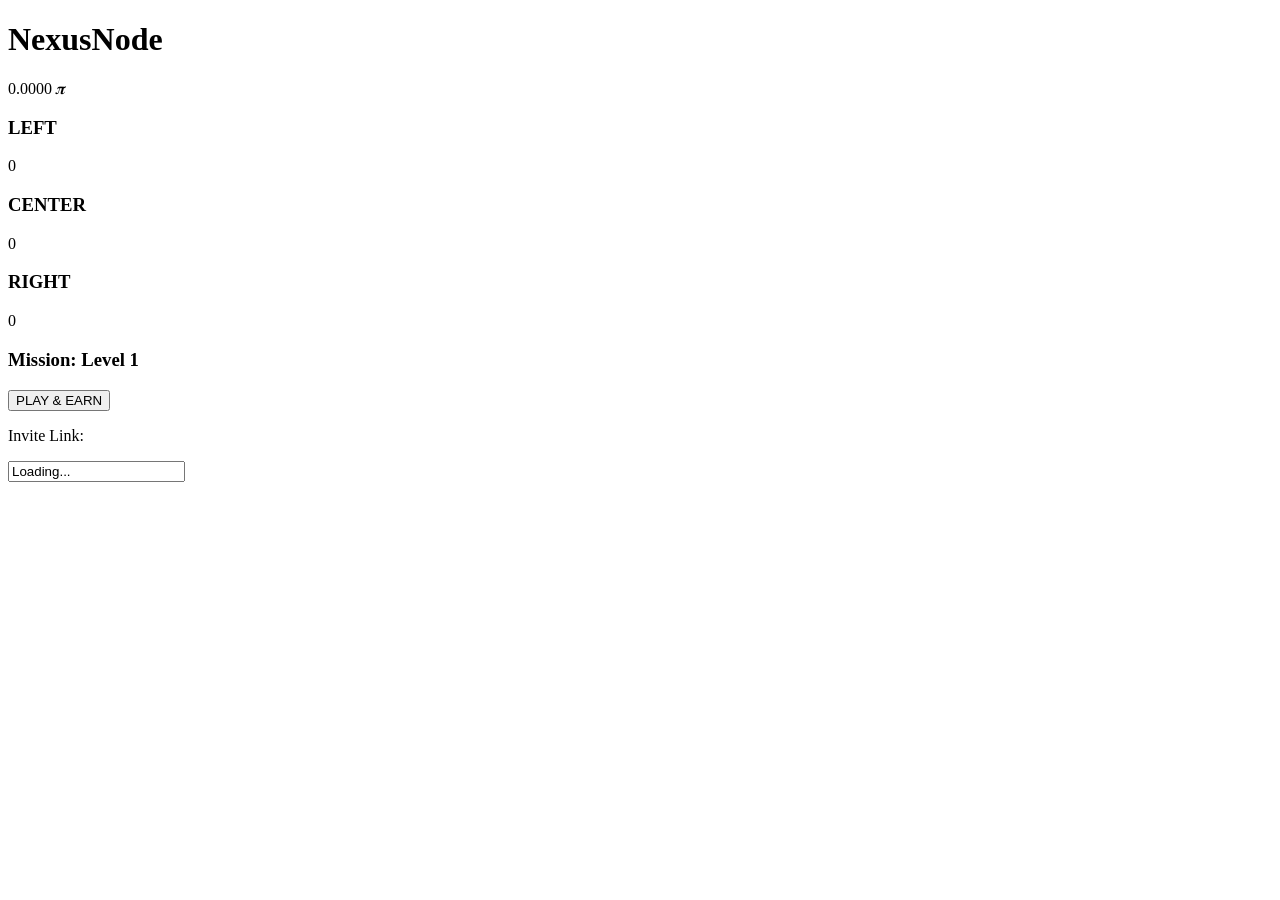
==== public/index.html @ 06ad67b2 "Create index.html" ====
<!DOCTYPE html>
<html lang="en">
<head>
    <meta charset="UTF-8">
    <meta name="viewport" content="width=device-width, initial-scale=1.0">
    <title>NexusNode Dashboard</title>
    <link rel="stylesheet" href="style.css">
    <script src="https://sdk.minepi.com/pi-sdk.js"></script>
</head>
<body>
    <div id="app">
        <header>
            <h1>NexusNode</h1>
            <div id="balance">0.0000 𝝅</div>
        </header>

        <div class="network-stats">
            <div class="stat-card"><h3>LEFT</h3><p id="legL">0</p></div>
            <div class="stat-card"><h3>CENTER</h3><p id="legC">0</p></div>
            <div class="stat-card"><h3>RIGHT</h3><p id="legR">0</p></div>
        </div>

        <div class="game-status">
            <h3>Mission: Level <span id="userLevel">1</span></h3>
            <button class="play-btn" onclick="window.location.href='game.html'">PLAY & EARN</button>
        </div>

        <div class="referral-section">
            <p>Invite Link:</p>
            <input type="text" id="refLink" readonly value="Loading...">
        </div>
    </div>

    <script>
        const Pi = window.Pi;
        Pi.init({ version: "2.0", sandbox: true });

        async function loginUser() {
            try {
                // Kunin ang Pi Username
                const scopes = ['username', 'payments'];
                const auth = await Pi.authenticate(scopes, (onPayment) => {});
                const username = auth.user.username;

                // Kunin ang Referrer sa URL (?ref=name)
                const urlParams = new URLSearchParams(window.location.search);
                const referrer = urlParams.get('ref') || 'admin';

                // Tawagan ang Backend para sa Login/Register
                const res = await fetch('/api/login', {
                    method: 'POST',
                    headers: { 'Content-Type': 'application/json' },
                    body: JSON.stringify({ username, referrerUsername: referrer })
                });
                
                const data = await res.json();

                // Update UI
                document.getElementById('balance').innerText = `${data.balance.toFixed(4)} 𝝅`;
                document.getElementById('legL').innerText = data.points_l;
                document.getElementById('legC').innerText = data.points_c;
                document.getElementById('legR').innerText = data.points_r;
                document.getElementById('userLevel').innerText = data.current_level;
                document.getElementById('refLink').value = `https://nexusnode.vercel.app/?ref=${username}`;

            } catch (err) { console.error("Login Error:", err); }
        }
        loginUser();
    </script>
</body>
</html>
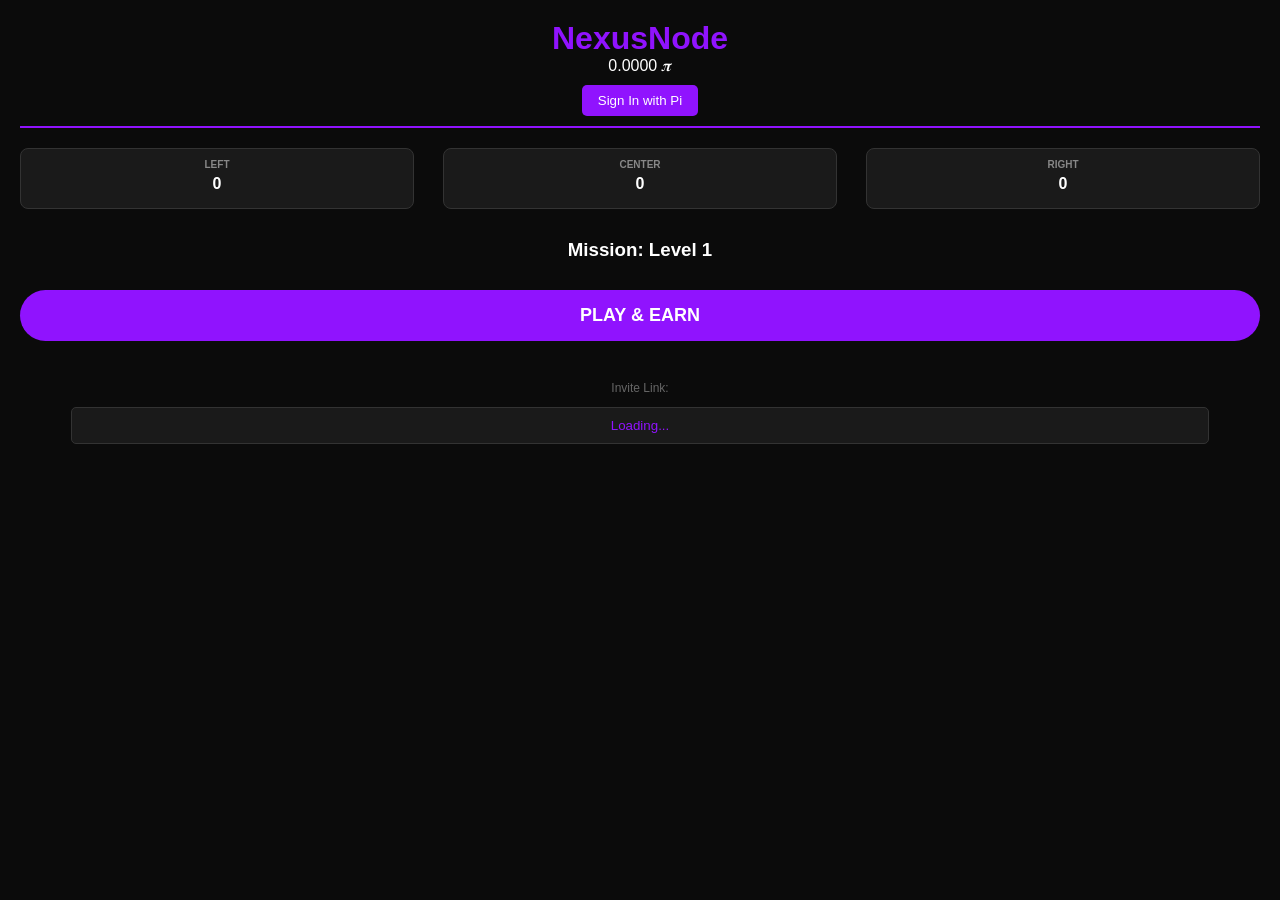
==== commit a6bc8543: "Update index.html" ====
--- a/public/index.html
+++ b/public/index.html
@@ -12,6 +12,7 @@
         <header>
             <h1>NexusNode</h1>
             <div id="balance">0.0000 𝝅</div>
+            <button id="authBtn" onclick="loginUser()" style="display:none; margin-top:10px; background:#9013FE; color:white; border:none; padding:8px 16px; border-radius:5px; cursor:pointer;">Sign In with Pi</button>
         </header>
 
         <div class="network-stats">
@@ -32,40 +33,58 @@
     </div>
 
     <script>
-        const Pi = window.Pi;
-        Pi.init({ version: "2.0", sandbox: true });
+        async function initAndAuth() {
+            try {
+                await new Promise((resolve) => {
+                    window.Pi.init({ version: "2.0", sandbox: true });
+                    resolve();
+                });
+                await loginUser();
+            } catch (err) {
+                console.error("Initialization Error:", err);
+                document.getElementById('authBtn').style.display = 'inline-block';
+            }
+        }
 
         async function loginUser() {
             try {
-                // Kunin ang Pi Username
-                const scopes = ['username', 'payments'];
-                const auth = await Pi.authenticate(scopes, (onPayment) => {});
+                const scopes = ['username'];
+                const auth = await window.Pi.authenticate(scopes, (onPayment) => {});
+                
+                const accessToken = auth.accessToken;
                 const username = auth.user.username;
 
-                // Kunin ang Referrer sa URL (?ref=name)
                 const urlParams = new URLSearchParams(window.location.search);
                 const referrer = urlParams.get('ref') || 'admin';
 
-                // Tawagan ang Backend para sa Login/Register
                 const res = await fetch('/api/login', {
                     method: 'POST',
                     headers: { 'Content-Type': 'application/json' },
-                    body: JSON.stringify({ username, referrerUsername: referrer })
+                    body: JSON.stringify({ 
+                        accessToken: accessToken, 
+                        username: username, 
+                        referrerUsername: referrer 
+                    })
                 });
                 
                 const data = await res.json();
+                if (!res.ok) throw new Error(data.error || 'Auth failed');
 
-                // Update UI
-                document.getElementById('balance').innerText = `${data.balance.toFixed(4)} 𝝅`;
-                document.getElementById('legL').innerText = data.points_l;
-                document.getElementById('legC').innerText = data.points_c;
-                document.getElementById('legR').innerText = data.points_r;
-                document.getElementById('userLevel').innerText = data.current_level;
+                document.getElementById('balance').innerText = `${(data.balance || 0).toFixed(4)} 𝝅`;
+                document.getElementById('legL').innerText = data.points_l || 0;
+                document.getElementById('legC').innerText = data.points_c || 0;
+                document.getElementById('legR').innerText = data.points_r || 0;
+                document.getElementById('userLevel').innerText = data.current_level || 1;
                 document.getElementById('refLink').value = `https://nexusnode.vercel.app/?ref=${username}`;
+                document.getElementById('authBtn').style.display = 'none';
 
-            } catch (err) { console.error("Login Error:", err); }
+            } catch (err) { 
+                console.error("Login Error:", err);
+                document.getElementById('authBtn').style.display = 'inline-block';
+            }
         }
-        loginUser();
+
+        window.addEventListener('DOMContentLoaded', initAndAuth);
     </script>
 </body>
 </html>
--- a/public/style.css
+++ b/public/style.css
@@ -0,0 +1,17 @@
+body {
+    background-color: #0b0b0b;
+    color: white;
+    font-family: 'Segoe UI', sans-serif;
+    margin: 0;
+    text-align: center;
+}
+#app { padding: 20px; }
+header { border-bottom: 2px solid #9013FE; padding-bottom: 10px; margin-bottom: 20px; }
+h1 { color: #9013FE; margin: 0; }
+.network-stats { display: flex; justify-content: space-between; margin-bottom: 30px; }
+.stat-card { background: #1a1a1a; padding: 10px; border-radius: 8px; width: 30%; border: 1px solid #333; }
+.stat-card h3 { font-size: 10px; color: #888; margin: 0; }
+.stat-card p { font-size: 16px; font-weight: bold; margin: 5px 0; }
+.play-btn { background: #9013FE; color: white; border: none; padding: 15px 40px; border-radius: 30px; font-size: 18px; font-weight: bold; cursor: pointer; width: 100%; margin-top: 10px; }
+.referral-section { margin-top: 40px; font-size: 12px; color: #666; }
+input { background: #1a1a1a; border: 1px solid #333; color: #9013FE; padding: 10px; width: 90%; text-align: center; border-radius: 5px; }
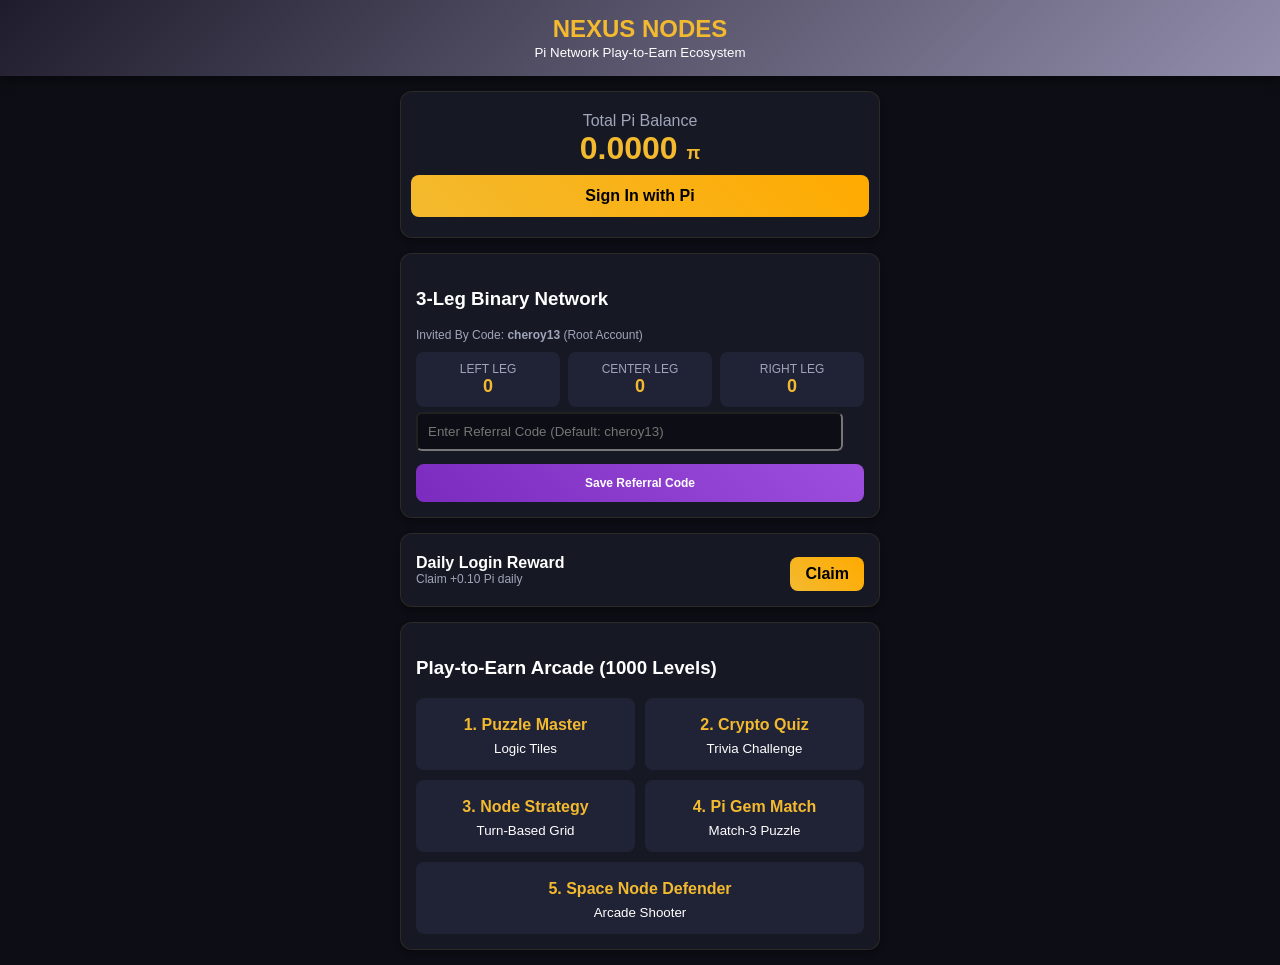
==== commit a344c8cd: "Update index.html" ====
--- a/public/index.html
+++ b/public/index.html
@@ -3,88 +3,270 @@
 <head>
     <meta charset="UTF-8">
     <meta name="viewport" content="width=device-width, initial-scale=1.0">
-    <title>NexusNode Dashboard</title>
-    <link rel="stylesheet" href="style.css">
+    <title>NexusNodes - Pi Network Ecosystem</title>
     <script src="https://sdk.minepi.com/pi-sdk.js"></script>
+    <style>
+        :root {
+            --bg-color: #0d0e15;
+            --card-bg: #161824;
+            --accent-color: #f3ba2f;
+            --purple-color: #7b2cbf;
+            --text-color: #ffffff;
+            --subtext-color: #a0a5ba;
+        }
+        body {
+            margin: 0;
+            padding: 0;
+            font-family: 'Segoe UI', Tahoma, Geneva, Verdana, sans-serif;
+            background-color: var(--bg-color);
+            color: var(--text-color);
+            display: flex;
+            flex-direction: column;
+            align-items: center;
+        }
+        header {
+            width: 100%;
+            background: linear-gradient(135deg, #1f1c2c, #928dab);
+            padding: 15px 0;
+            text-align: center;
+            box-shadow: 0 4px 10px rgba(0,0,0,0.5);
+        }
+        header h1 { margin: 0; font-size: 24px; color: var(--accent-color); }
+        .container { width: 92%; max-width: 480px; margin-top: 15px; }
+        .card {
+            background-color: var(--card-bg);
+            border-radius: 12px;
+            padding: 15px;
+            margin-bottom: 15px;
+            box-shadow: 0 4px 6px rgba(0,0,0,0.3);
+            border: 1px solid rgba(243, 186, 47, 0.1);
+        }
+        .balance-box { text-align: center; padding: 20px 10px; }
+        .balance-amount { font-size: 32px; font-weight: bold; color: var(--accent-color); }
+        .btn {
+            background: linear-gradient(45deg, var(--purple-color), #9d4edd);
+            color: white;
+            border: none;
+            padding: 12px 20px;
+            border-radius: 8px;
+            font-size: 16px;
+            font-weight: bold;
+            width: 100%;
+            cursor: pointer;
+            margin-top: 8px;
+        }
+        .btn-gold { background: linear-gradient(45deg, #f3ba2f, #ffaa00); color: #000; }
+        .binary-grid { display: grid; grid-template-columns: 1fr 1fr 1fr; gap: 8px; text-align: center; }
+        .leg-card { background: #202336; padding: 10px; border-radius: 8px; }
+        .leg-title { font-size: 12px; color: var(--subtext-color); }
+        .leg-value { font-size: 18px; font-weight: bold; color: var(--accent-color); }
+        .game-selector { display: grid; grid-template-columns: 1fr 1fr; gap: 10px; }
+        .game-card {
+            background: #202336;
+            padding: 12px;
+            border-radius: 8px;
+            text-align: center;
+            cursor: pointer;
+            border: 1px solid transparent;
+        }
+        .game-card:hover { border-color: var(--accent-color); }
+        #game-screen { display: none; text-align: center; }
+        canvas { background: #000; border-radius: 8px; margin-top: 10px; width: 100%; max-width: 320px; }
+        input {
+            width: 90%;
+            padding: 10px;
+            margin: 5px 0;
+            border-radius: 6px;
+            border: 1fr solid #333;
+            background: #0d0e15;
+            color: #fff;
+        }
+    </style>
 </head>
 <body>
-    <div id="app">
-        <header>
-            <h1>NexusNode</h1>
-            <div id="balance">0.0000 𝝅</div>
-            <button id="authBtn" onclick="loginUser()" style="display:none; margin-top:10px; background:#9013FE; color:white; border:none; padding:8px 16px; border-radius:5px; cursor:pointer;">Sign In with Pi</button>
-        </header>
-
-        <div class="network-stats">
-            <div class="stat-card"><h3>LEFT</h3><p id="legL">0</p></div>
-            <div class="stat-card"><h3>CENTER</h3><p id="legC">0</p></div>
-            <div class="stat-card"><h3>RIGHT</h3><p id="legR">0</p></div>
-        </div>
-
-        <div class="game-status">
-            <h3>Mission: Level <span id="userLevel">1</span></h3>
-            <button class="play-btn" onclick="window.location.href='game.html'">PLAY & EARN</button>
-        </div>
-
-        <div class="referral-section">
-            <p>Invite Link:</p>
-            <input type="text" id="refLink" readonly value="Loading...">
+
+    <header>
+        <h1>NEXUS NODES</h1>
+        <small style="color: #fff;">Pi Network Play-to-Earn Ecosystem</small>
+    </header>
+
+    <div class="container">
+        <!-- User Balance & Auth Card -->
+        <div class="card balance-box">
+            <div style="color: var(--subtext-color);">Total Pi Balance</div>
+            <div class="balance-amount" id="user-balance">0.0000 <span style="font-size: 18px;">π</span></div>
+            <button class="btn btn-gold" id="auth-btn" onclick="loginWithPi()">Sign In with Pi</button>
+        </div>
+
+        <!-- Referral & Binary Network -->
+        <div class="card">
+            <h3>3-Leg Binary Network</h3>
+            <div style="font-size: 12px; color: var(--subtext-color); margin-bottom: 10px;">
+                Invited By Code: <b><span id="referrer-display">cheroy13</span></b> (Root Account)
+            </div>
+            <div class="binary-grid">
+                <div class="leg-card">
+                    <div class="leg-title">LEFT LEG</div>
+                    <div class="leg-value" id="left-leg">0</div>
+                </div>
+                <div class="leg-card">
+                    <div class="leg-title">CENTER LEG</div>
+                    <div class="leg-value" id="center-leg">0</div>
+                </div>
+                <div class="leg-card">
+                    <div class="leg-title">RIGHT LEG</div>
+                    <div class="leg-value" id="right-leg">0</div>
+                </div>
+            </div>
+            <input type="text" id="ref-input" placeholder="Enter Referral Code (Default: cheroy13)">
+            <button class="btn" style="font-size: 12px;" onclick="registerReferral()">Save Referral Code</button>
+        </div>
+
+        <!-- Daily Reward -->
+        <div class="card">
+            <div style="display: flex; justify-content: space-between; align-items: center;">
+                <div>
+                    <b>Daily Login Reward</b>
+                    <div style="font-size: 12px; color: var(--subtext-color);">Claim +0.10 Pi daily</div>
+                </div>
+                <button class="btn btn-gold" style="width: auto; padding: 8px 15px;" onclick="claimDailyReward()">Claim</button>
+            </div>
+        </div>
+
+        <!-- 5 HTML5 Games Selection -->
+        <div class="card" id="arcade-hub">
+            <h3>Play-to-Earn Arcade (1000 Levels)</h3>
+            <div class="game-selector">
+                <div class="game-card" onclick="startGame(1)">
+                    <h4 style="margin: 5px 0; color: var(--accent-color);">1. Puzzle Master</h4>
+                    <small>Logic Tiles</small>
+                </div>
+                <div class="game-card" onclick="startGame(2)">
+                    <h4 style="margin: 5px 0; color: var(--accent-color);">2. Crypto Quiz</h4>
+                    <small>Trivia Challenge</small>
+                </div>
+                <div class="game-card" onclick="startGame(3)">
+                    <h4 style="margin: 5px 0; color: var(--accent-color);">3. Node Strategy</h4>
+                    <small>Turn-Based Grid</small>
+                </div>
+                <div class="game-card" onclick="startGame(4)">
+                    <h4 style="margin: 5px 0; color: var(--accent-color);">4. Pi Gem Match</h4>
+                    <small>Match-3 Puzzle</small>
+                </div>
+                <div class="game-card" onclick="startGame(5)" style="grid-column: span 2;">
+                    <h4 style="margin: 5px 0; color: var(--accent-color);">5. Space Node Defender</h4>
+                    <small>Arcade Shooter</small>
+                </div>
+            </div>
+        </div>
+
+        <!-- Active Game Screen -->
+        <div class="card" id="game-screen">
+            <h3 id="game-title">Game View</h3>
+            <div style="color: var(--accent-color);">Level <span id="game-level">1</span> / 1000</div>
+            <div id="game-container"></div>
+            <button class="btn" onclick="completeLevel()" style="margin-top: 15px;">Complete Level & Earn</button>
+            <button class="btn" onclick="closeGame()" style="background: #444; margin-top: 5px;">Back to Hub</button>
         </div>
     </div>
 
     <script>
-        async function initAndAuth() {
+        // Sound FX Engine via Web Audio API
+        const audioCtx = new (window.AudioContext || window.webkitAudioContext)();
+        function playSound(freq = 440, type = 'sine', duration = 0.15) {
             try {
-                await new Promise((resolve) => {
-                    window.Pi.init({ version: "2.0", sandbox: true });
-                    resolve();
+                const osc = audioCtx.createOscillator();
+                const gain = audioCtx.createGain();
+                osc.type = type;
+                osc.frequency.value = freq;
+                osc.connect(gain);
+                gain.connect(audioCtx.destination);
+                osc.start();
+                gain.exponentialRampToValueAtTime(0.00001, audioCtx.currentTime + duration);
+            } catch(e){}
+        }
+
+        let userBalance = 0.0000;
+        let currentLevel = 1;
+        let activeGameId = 0;
+
+        function loginWithPi() {
+            playSound(600, 'square');
+            try {
+                Pi.authenticate(['username', 'payments'], function(auth) {
+                    document.getElementById('auth-btn').innerText = "Logged: " + auth.user.username;
+                    fetch('/api/login', {
+                        method: 'POST',
+                        headers: {'Content-Type': 'application/json'},
+                        body: JSON.stringify({ username: auth.user.username })
+                    });
                 });
-                await loginUser();
-            } catch (err) {
-                console.error("Initialization Error:", err);
-                document.getElementById('authBtn').style.display = 'inline-block';
+            } catch(err) {
+                alert("Pi Browser SDK Sandbox Active.");
+                document.getElementById('auth-btn').innerText = "Connected (Test User)";
             }
         }
 
-        async function loginUser() {
-            try {
-                const scopes = ['username'];
-                const auth = await window.Pi.authenticate(scopes, (onPayment) => {});
-                
-                const accessToken = auth.accessToken;
-                const username = auth.user.username;
-
-                const urlParams = new URLSearchParams(window.location.search);
-                const referrer = urlParams.get('ref') || 'admin';
-
-                const res = await fetch('/api/login', {
-                    method: 'POST',
-                    headers: { 'Content-Type': 'application/json' },
-                    body: JSON.stringify({ 
-                        accessToken: accessToken, 
-                        username: username, 
-                        referrerUsername: referrer 
-                    })
-                });
-                
-                const data = await res.json();
-                if (!res.ok) throw new Error(data.error || 'Auth failed');
-
-                document.getElementById('balance').innerText = `${(data.balance || 0).toFixed(4)} 𝝅`;
-                document.getElementById('legL').innerText = data.points_l || 0;
-                document.getElementById('legC').innerText = data.points_c || 0;
-                document.getElementById('legR').innerText = data.points_r || 0;
-                document.getElementById('userLevel').innerText = data.current_level || 1;
-                document.getElementById('refLink').value = `https://nexusnode.vercel.app/?ref=${username}`;
-                document.getElementById('authBtn').style.display = 'none';
-
-            } catch (err) { 
-                console.error("Login Error:", err);
-                document.getElementById('authBtn').style.display = 'inline-block';
-            }
-        }
-
-        window.addEventListener('DOMContentLoaded', initAndAuth);
+        function claimDailyReward() {
+            playSound(880, 'sine', 0.3);
+            userBalance += 0.10;
+            updateBalance();
+            alert("Daily Reward Claimed! +0.10 Pi");
+        }
+
+        function updateBalance() {
+            document.getElementById('user-balance').innerText = userBalance.toFixed(4) + " π";
+        }
+
+        function registerReferral() {
+            let code = document.getElementById('ref-input').value || 'cheroy13';
+            document.getElementById('referrer-display').innerText = code;
+            playSound(520, 'triangle');
+            alert("Referral Code set to: " + code);
+        }
+
+        function startGame(id) {
+            playSound(400, 'sine');
+            activeGameId = id;
+            document.getElementById('arcade-hub').style.display = 'none';
+            document.getElementById('game-screen').style.display = 'block';
+            let titles = ["", "Pi Puzzle Master", "Crypto Trivia Quiz", "Node Strategy Tactics", "Pi Gem Match-3", "Space Node Defender"];
+            document.getElementById('game-title').innerText = titles[id];
+            
+            let container = document.getElementById('game-container');
+            container.innerHTML = `<canvas id="canvas" width="300" height="200"></canvas>`;
+            drawGameCanvas(titles[id]);
+        }
+
+        function drawGameCanvas(name) {
+            let canvas = document.getElementById('canvas');
+            if(!canvas) return;
+            let ctx = canvas.getContext('2d');
+            ctx.fillStyle = "#111";
+            ctx.fillRect(0,0,300,200);
+            ctx.fillStyle = "#f3ba2f";
+            ctx.font = "16px sans-serif";
+            ctx.fillText(name, 50, 90);
+            ctx.fillStyle = "#fff";
+            ctx.font = "12px sans-serif";
+            ctx.fillText("Interactive Level " + currentLevel + " Active", 65, 120);
+        }
+
+        function completeLevel() {
+            playSound(784, 'square', 0.2);
+            userBalance += 0.005;
+            currentLevel++;
+            if(currentLevel > 1000) currentLevel = 1000;
+            document.getElementById('game-level').innerText = currentLevel;
+            updateBalance();
+            drawGameCanvas(document.getElementById('game-title').innerText);
+        }
+
+        function closeGame() {
+            playSound(300, 'sine');
+            document.getElementById('arcade-hub').style.display = 'block';
+            document.getElementById('game-screen').style.display = 'none';
+        }
     </script>
 </body>
 </html>
